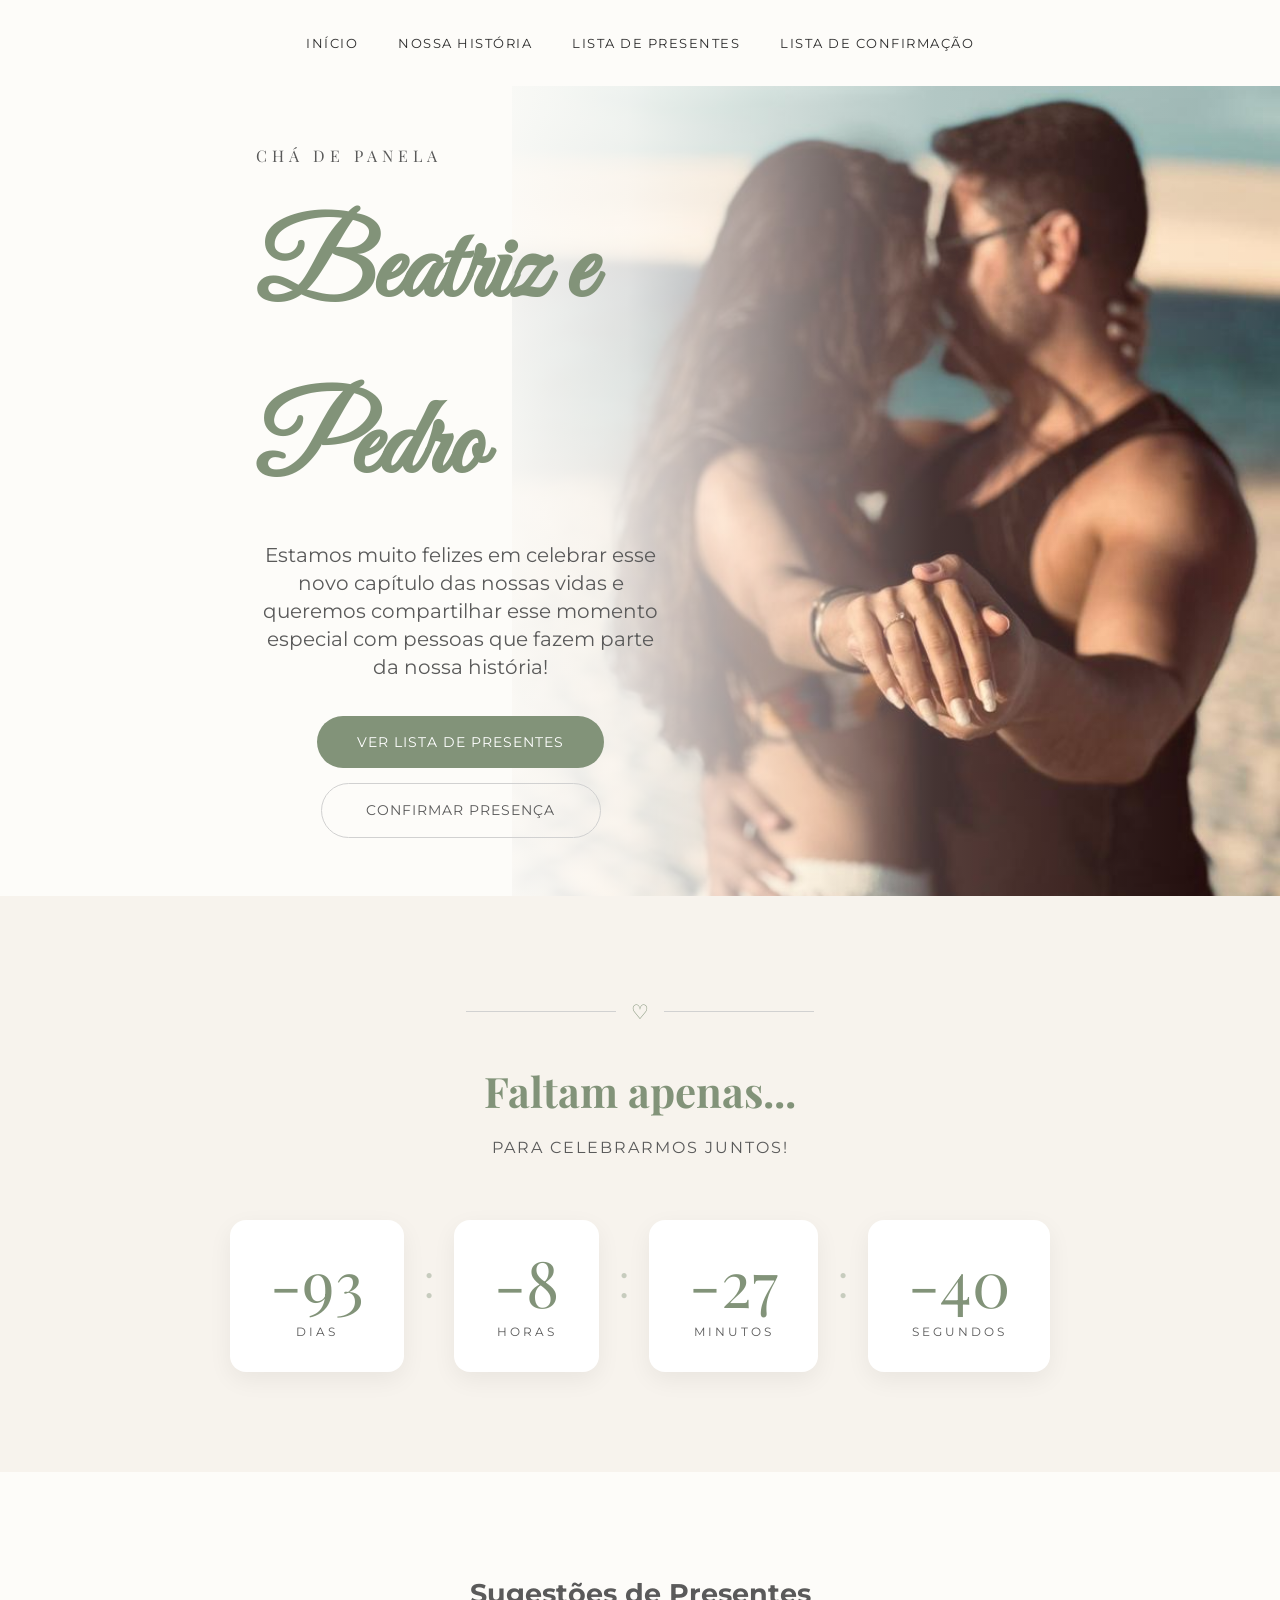
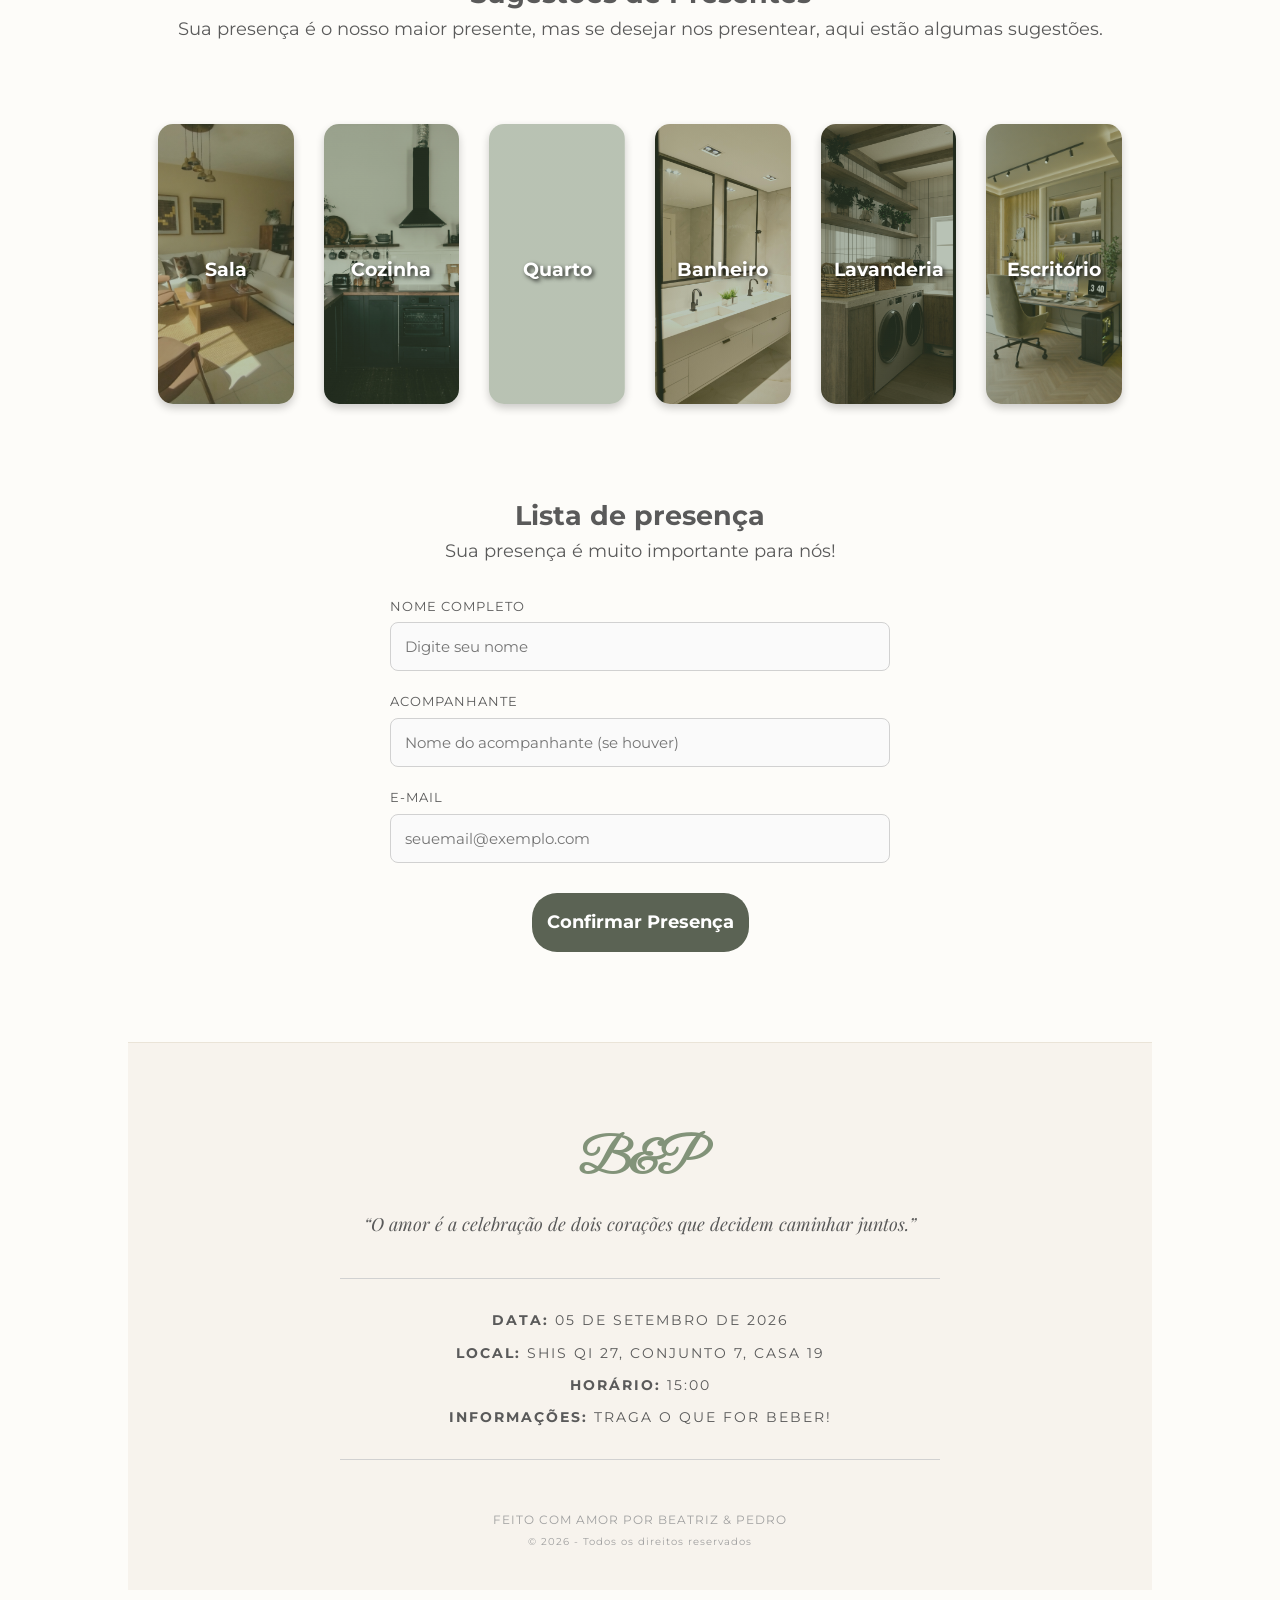
==== index.html @ 021ba0d6 "Site pronto para deploy" ====
<html lang="pt-BR">
<head>
    <meta charset="UTF-8">
    <meta name="viewport" content="width=device-width, initial-scale=1.0">
    <title>Chá de Casa Nova - Pedro e Beatriz</title>
    <link rel="stylesheet" href="style.css">
    <link rel="stylesheet" href="presentes.html">
    <link href="https://fonts.googleapis.com/css2?family=Great+Vibes&family=Playfair+Display:wght@400;700&family=Montserrat:wght@300;400&display=swap" rel="stylesheet">  
    <link rel="preconnect" href="https://fonts.googleapis.com">
  </head>

<script src="./js/script.js" defer></script>

<body> 
  <header class = "menu-principal">
    <nav>
      <ul class = "lista-navegacao">
        <li><a href ="#inicio">Início</a></li>
        <li><a href ="#historia">Nossa História</a></li>
        <li><a href ="#presentes">Lista de Presentes</a></li>
        <li><a href ="#confirmacao">Lista de Confirmação</a></li>
      </ul>
    </nav>
  </header>

<section class="hero" id="inicio">
  <div class="hero-texto">
    <span class="tagline">Chá de Panela</span>
    <h1 class="nomes-destaque">Beatriz e Pedro</h1>
    
    <p class="chamada">
      Estamos muito felizes em celebrar esse novo capítulo das nossas vidas e queremos compartilhar esse momento especial com pessoas que fazem parte da nossa história!
    </p>
    
    <div class="botoes-hero">
      <button class="btn-presentes">Ver lista de presentes</button>
      <button class="btn-presenca">Confirmar presença</button>    
    </div>
  </div>
  <div class="hero-background-image"></div>
</section>

<section class="contador-section" id="historia">
  <div class="divisor-decorativo">
    <span>♡</span>
  </div>
  <h2 class="titulo-contador">Faltam apenas...</h2>
  <p class="subtitulo-contador">para celebrarmos juntos!</p>

  <div class="contador">
    <div class="bloco-tempo">
      <span class="numero" id="dias">00</span>
      <span class="label-tempo">Dias</span>
    </div>
    <span class="separador">:</span>
    <div class="bloco-tempo">
      <span class="numero" id="horas">00</span>
      <span class="label-tempo">Horas</span>
    </div>
    <span class="separador">:</span>
    <div class="bloco-tempo">
      <span class="numero" id="minutos">00</span>
      <span class="label-tempo">Minutos</span>
    </div>
    <span class="separador">:</span>
    <div class="bloco-tempo">
      <span class="numero" id="segundos">00</span>
      <span class="label-tempo">Segundos</span>
    </div>
  </div>
</section>

<section class="presentes" id="presentes">
  <div class="presentes-topo">
    <h2 class="titutlo-secao">Sugestões de Presentes</h2>
    <p>Sua presença é o nosso maior presente, mas se desejar nos presentear, aqui estão algumas sugestões.</p>
  </div>

  <div class="container-cards">
    <div class="card-item">
      <div class="sala"</div><h3><button onclick="window.location.href='presentes.html?categoria=sala'">Sala</button></h3></div>
      <div class="cozinha"</div><h3><button onclick="window.location.href='presentes.html?categoria=cozinha'">Cozinha</button></h3></div>
      <div class="quarto"</div><h3><button onclick="window.location.href='presentes.html?categoria=quarto'">Quarto</button></h3></div>
      <div class="banheiro"</div><h3><button onclick="window.location.href='presentes.html?categoria=banheiro'">Banheiro</button></h3></div>
      <div class="lavanderia"</div><h3><button onclick="window.location.href='presentes.html?categoria=lavanderia'">Lavanderia</button></h3></div>
      <div class="escritorio"</div><h3><button onclick="window.location.href='presentes.html?categoria=escritorio'">Escritório</button></h3></div>
    </div>
  </div>

  <section id="confirmacao">
    <div class="confirmacao">
      <h2>Lista de presença</h2>
        <p>Sua presença é muito importante para nós!</p>
      
        <form action="https://api.sheetmonkey.io/form/pxD53SAwWNkFVKLVYzBNLR" method="POST" class="formulario-presenca"> 
          
          <div class="campo">
            <label for="nome">Nome Completo</label>
            <input type="text" name="Nome" id="nome" placeholder="Digite seu nome" required>
          </div>
          
          <div class="campo">
            <label for="conjuge">Acompanhante</label>
            <input type="text" name="Acompanhante" id="conjuge" placeholder="Nome do acompanhante (se houver)">
          </div>
          
          <div class="campo">
            <label for="email">E-mail</label>
            <input type="email" name="Email" id="email" placeholder="seuemail@exemplo.com" required>
          </div>

          <button type="submit" class="enviar-presenca">Confirmar Presença</button>
        </form>
    </div>
  </section>

<footer class="rodape">
    <div class="rodape-conteudo">
        <h2 class="logo-final">B&P</h2>
        <p class="frase-final">“O amor é a celebração de dois corações que decidem caminhar juntos.”</p>
        
        <div class="info-evento">
            <p><strong>Data:</strong> 05 de Setembro de 2026</p>
            <p><strong>Local:</strong> SHIS QI 27, Conjunto 7, Casa 19</p>
            <p><strong>Horário:</strong> 15:00 </p>
            <p><strong>Informações:</strong> Traga o que for beber! </p>
        </div>

        <div class="creditos">
            <p>Feito com amor por Beatriz & Pedro</p>
            <small>&copy; 2026 - Todos os direitos reservados</small>
        </div>
    </div>
</footer>

</section>  
<br>
</body>
</html>
---- style.css ----
:root {
    --verde-oliva: #829379;
    --bege-fundo: #FDFCF9;
    --texto-suave: #5A5A5A;
    --preto-menu: #2D2D2D;
}

* {
  font-family: 'Montserrat', sans-serif;
  margin: 0;
  padding: 0;
  box-sizing: border-box;
}

body {
  background-color: var(--bege-fundo);
  color: var(--texto-suave);
  line-height: 1.6;
}

.menu-principal {
  width: 100%;
  padding: 30px 0;
  background-color: transparent;
}

.lista-navegacao {
  display: flex;
  justify-content: center;
  list-style: none;
  gap: 40px;
}

.lista-navegacao a {
  text-decoration: none;
  color: var(--preto-menu);
  font-size: 13px;
  font-weight: 400;
  text-transform: uppercase;
  letter-spacing: 1.5px;
  transition-property: 0.3s ease;
}

.lista-navegacao a:hover {
  color: var(--verde-oliva);
}

.hero {
  display: flex;
  min-height: 90vh;
  align-items: center;
  justify-content: flex-start;
  padding-left: 20%;
  position: relative;
  overflow: hidden;
  background-color: var(--bege-fundo);
}

.hero-texto {
  width: 40%;
  display: flex;
  flex-direction: column;
  text-align: left;
  align-items: flex-start;
  z-index: 2;
  background-color: transparent;
  text-align: left;
}

.hero-background-image {
  position: absolute;
  top: 0;
  right: 0;
  width: 60%;
  height: 100%;
  background-image: url('./assets/images/img_pedroebia.jpeg');
  background-size: cover;
  background-position: center 30%;
  z-index: 1;
}

.hero-background-image::before {
  content: '';
  position: absolute;
  top: 0;
  left: 0;
  width: 100%;
  height: 100%;
  background: linear-gradient(to right,
    rgba(253, 252, 249, 0.95) 0%,
    rgba(253, 252, 249, 0.85) 15%,
    rgba(253, 252, 249, 0.2) 55%,
    rgba(253, 252, 249, 0) 100%);
}

.tagline {
  font-family: 'Playfair Display', serif;
  font-size: 16px;
  text-transform: uppercase;
  letter-spacing: 5px;
  display: block;
  margin-bottom: 10px;
}

.nomes-destaque {
  font-family: 'Great Vibes', cursive;
  font-size: 110px;
  color: var(--verde-oliva);
  margin: 5px 0;
  white-space: normal;
}

.chamada {
  font-size: 20px;
  color: var(--texto-suave);
  max-width: 100%;
  line-height: 1.4;
  margin-bottom: 35px;
  text-align: center;
}

.botoes-hero {
  display: flex;
  flex-direction: column;
  gap: 15px;
  align-items: center;
  width: 100%;
}

.btn-presentes {
  background-color: var(--verde-oliva);
  color: white;
  padding: 15px 40px;
  border-radius: 50px;
  border: none;
  font-size: 14px;
  text-transform: uppercase;
  letter-spacing: 1px;
  transition: 0.3s;
  cursor: pointer;
  min-width: 280px;
  text-align: center;
}

.btn-presentes:hover {
    transform: translateY(-3px);
    box-shadow: 0 5px 15px rgba(130, 147, 121, 0.4);
}

.btn-presenca{
  background-color: transparent;
  color: var(--texto-suave);
  padding: 15px 40px;
  border-radius: 50px;
  border: 1px solid #D1D1D1;
  font-size: 14px;
  text-transform: uppercase;
  letter-spacing: 1px;
  cursor: pointer;
  min-width: 280px;
  text-align: center;
}

.btn-presenca:hover {
  transform: translateY(-3px);
  box-shadow: 0 5px 15px rgba(130, 147, 121, 0.4);
}

.contador-section {
  padding: 100px 10%;
  background-color: #F7F3ED;
  text-align: center;
}

.divisor-decorativo {
  display: flex;
  align-items: center;
  gap: 15px;
  justify-content: center;
  margin-bottom: 30px;
  color: var(--verde-oliva);
  font-size: 20px;
}

.divisor-decorativo::before,
.divisor-decorativo::after {
  content: '';
  flex: 1;
  max-width: 150px;
  height: 1px;
  background-color: #D1D1D1;
}

.titulo-contador {
  font-family: 'Playfair Display', serif;
  font-size: 42px;
  color: var(--verde-oliva);
  margin-bottom: 10px;
}

.subtitulo-contador {
  font-size: 16px;
  color: var(--texto-suave);
  letter-spacing: 2px;
  text-transform: uppercase;
  margin-bottom: 60px;
}

.contador {
  display: flex;
  justify-content: center;
  align-items: center;
  gap: 20px;
}

.bloco-tempo {
  display: flex;
  flex-direction: column;
  align-items: center;
  background-color: white;
  padding: 30px 40px;
  border-radius: 16px;
  box-shadow: 0 8px 24px rgba(0,0,0,0.06);
  min-width: 120px;
}

.numero {
  font-family: 'Playfair Display', serif;
  font-size: 64px;
  color: var(--verde-oliva);
  line-height: 1;
  margin-bottom: 8px;
}

.label-tempo {
  font-size: 12px;
  text-transform: uppercase;
  letter-spacing: 3px;
  color: var(--texto-suave);
}

.separador {
  font-size: 48px;
  color: var(--verde-oliva);
  margin-bottom: 30px;
  opacity: 0.4;
}

.bloco-imagem {
  flex: 1;
  display: flex;
  justify-content: center;
}

.bloco-texto {
  flex: 1;
  max-width: 500px;
}

.titulo-secao {
  font-family: 'Playfair Display', serif;
  font-size: 42px;
  color: var(--verde-oliva);
  margin-bottom: 20px;
}

.presentes {
  font-size: 18px;
  padding: 100px 10%;
  background-color: var(--bege-fundo);
  text-align: center;
}

.presentes-topo {
  margin-bottom: 50px;
}

h3 {
  font-size: 20px;
  color: #4A6741;
  text-align: center;
  margin-top: 24px;
  margin-bottom: 12px
}

button {
  background: none;
  border: none;
  font: inherit;
  color: inherit;
  outline: inherit;
  cursor: pointer;
}

.card-item {
  display: flex;
  justify-content: center;
  gap: 30px;
  padding: 30px; 
}

.card-item > div {
    width: 280px;
    height: 280px;
    border-radius: 15px;
    display: flex;
    align-items: center;
    justify-content: center;
    background-size: cover;
    background-position: center;
    transition: transform 0.3s;
    box-shadow: 0 4px 8px rgba(0,0,0,0.2);
}

.card-item > div:hover {
    transform: scale(1.05);
}

.sala {
    background-image: linear-gradient(rgba(82, 107, 74, 0.4), rgba(82, 107, 74, 0.4)), url(./assets/images/sala.jpg);
}

.cozinha {
    background-image: linear-gradient(rgba(82, 107, 74, 0.4), rgba(82, 107, 74, 0.4)), url(./assets/images/cozinha.jpg);
}

.quarto {
    background-image: linear-gradient(rgba(82, 107, 74, 0.4), rgba(82, 107, 74, 0.4)), url(./assets/images/quarto.jpg);
}

.banheiro {
    background-image: linear-gradient(rgba(82, 107, 74, 0.4), rgba(82, 107, 74, 0.4)), url(./assets/images/banheiro.jpg);
}

.lavanderia {
    background-image: linear-gradient(rgba(82, 107, 74, 0.4), rgba(82, 107, 74, 0.4)), url(./assets/images/lavanderia.jpg);
}

.escritorio {
    background-image: linear-gradient(rgba(82, 107, 74, 0.4), rgba(82, 107, 74, 0.4)), url(./assets/images/escritorio.jpg);
}

.card-item button {
    color: white;
    font-size: 1.2rem;
    font-weight: bold;
    text-shadow: 2px 2px 4px rgba(0,0,0,0.8);
    width: 100%;
    height: 100%;
}

.confirmacao{
  text-align: center;
  padding: 60px 20px;
}

.formulario-presenca{
  max-width: 500px;
  margin: 30px auto;
  flex-direction: column;
  display: flex;
  gap: 20px;
  text-align: left;
}

.campo {
  display: flex;
  flex-direction: column;
  gap: 6px;
  width: 100%;
}

.campo label{
  font-size: 13px;
  text-transform: uppercase;
  letter-spacing: 1px;
  color: var(--texto-suave);
}

.campo input{
  width: 100%;
  padding: 14px;
  border: 1px solid #D1D1D1;
  border-radius: 8px;
  font-size: 15px;
  background-color: #FAFAFA;
}

.enviar-presenca{
  padding: 15px;
  border: none;
  border-radius: 8px;
  font-weight: bold;
  transition: background 0.3s;
  margin-top: 10px;
  align-self: center;
  color: white;
  background-color: #5b6354;
  border-radius: 25px;
  transition: 0.3s;
}

.enviar-presenca:hover {
  opacity: 0.8;
  transform: translateY(-2px);
}

.rodape {
  padding: 80px 10% 40px 10%;
  background-color: #F7F3ED; /* Mesmo tom da seção história para harmonia */
  text-align: center;
  border-top: 1px solid #EAE4D8;
}

.rodape-conteudo {
  max-width: 600px;
  margin: 0 auto;
}

.logo-final {
  font-family: 'Great Vibes', cursive;
  font-size: 48px;
  color: var(--verde-oliva);
  margin-bottom: 10px;
}

.frase-final {
  font-family: 'Playfair Display', serif;
  font-style: italic;
  font-size: 18px;
  color: var(--texto-suave);
  margin-bottom: 40px;
}

.info-evento {
  margin-bottom: 40px;
  padding: 20px;
  border-top: 1px solid #D1D1D1;
  border-bottom: 1px solid #D1D1D1;
}

.info-evento p {
  font-size: 14px;
  text-transform: uppercase;
  letter-spacing: 2px;
  margin: 10px 0;
}

.creditos {
  margin-top: 50px;
  font-size: 12px;
  color: #A0A0A0;
  letter-spacing: 1px;
}

.creditos p {
  margin-bottom: 5px;
  text-transform: uppercase;
}

@media (max-width: 768px) {
  header {
    margin-left: 47px;
  }

  p {
    margin-left: 20px;
    margin-right: 20px;
  }

  .categorias {
        flex-direction: column;
        align-items: center;
        gap: 20px;
        padding: 20px;
}

  .categorias > div {
        width: 90%;
        height: 120px;
    }
  
  .formulario-presenca {
        width: 95%;
        margin: 10px auto;
        padding: 15px;
    }
  
  .campo {
        flex-direction: column;
        align-items: flex-start;
        gap: 5px;
    }
  
  .campo input {
        width: 100%;
    }
  }
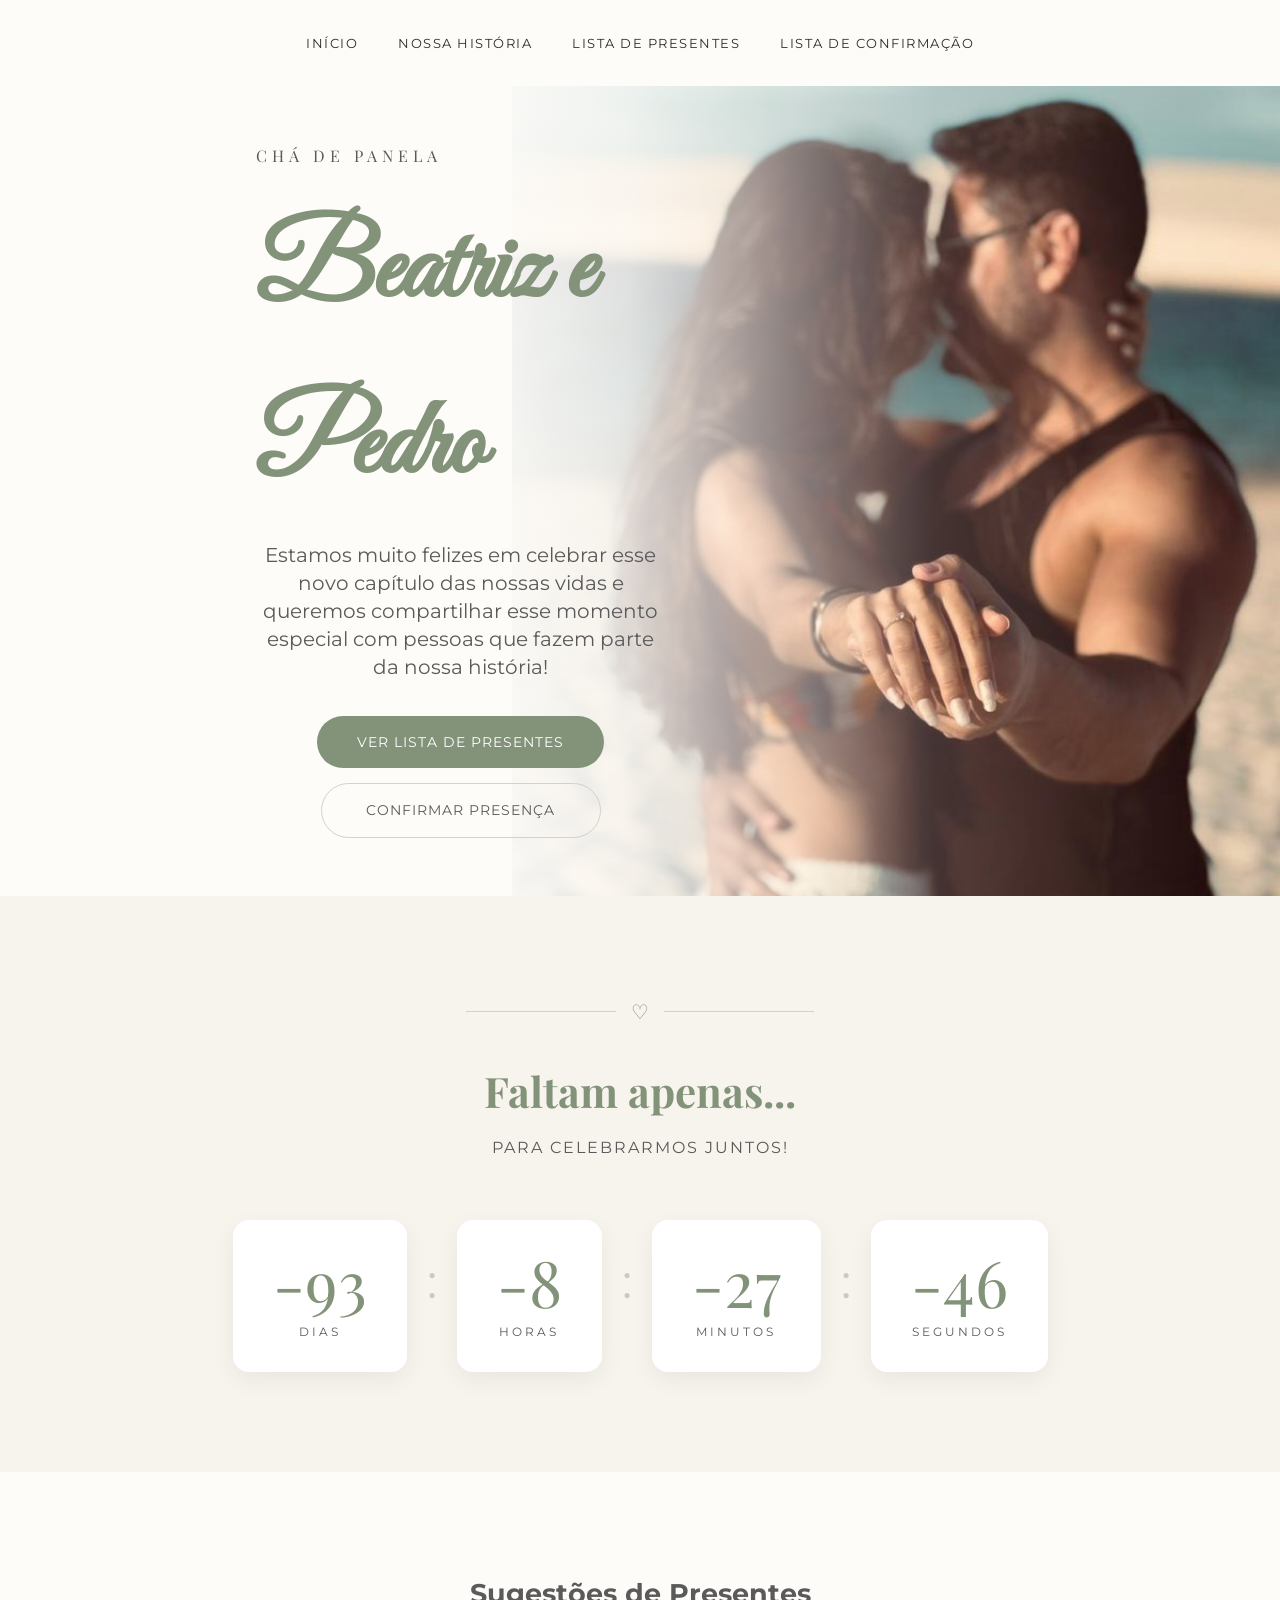
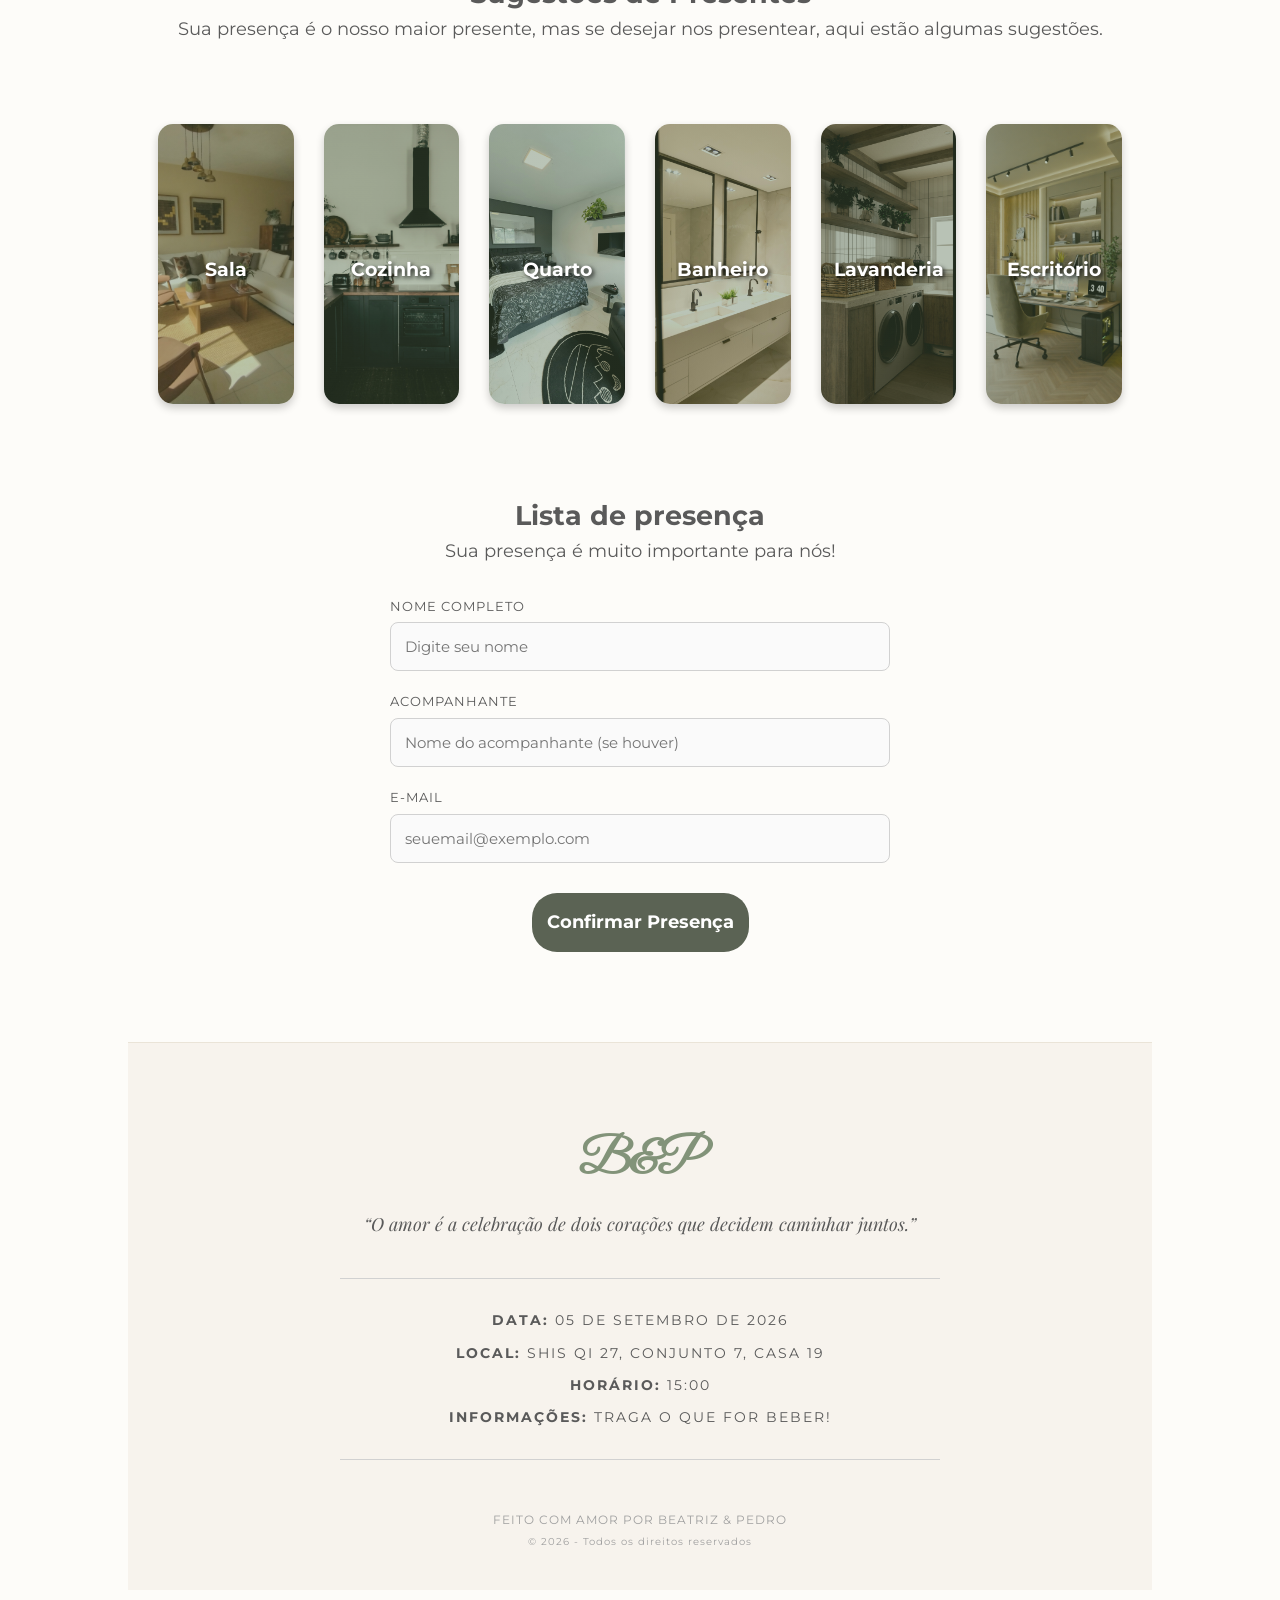
==== commit de642f03: "Corrigindo logo, para quando clicar ir para a página de início" ====
--- a/index.html
+++ b/index.html
@@ -33,8 +33,8 @@
     </p>
     
     <div class="botoes-hero">
-      <button class="btn-presentes">Ver lista de presentes</button>
-      <button class="btn-presenca">Confirmar presença</button>    
+      <button class="btn-presentes" onclick="window.location.href='presentes.html'">Ver lista de presentes</button>
+      <button class="btn-presenca" onclick="window.location.href='#confirmacao'">Confirmar presença</button>    
     </div>
   </div>
   <div class="hero-background-image"></div>
--- a/style.css
+++ b/style.css
@@ -325,7 +325,7 @@
 }
 
 .quarto {
-    background-image: linear-gradient(rgba(82, 107, 74, 0.4), rgba(82, 107, 74, 0.4)), url(./assets/images/quarto.jpg);
+    background-image: linear-gradient(rgba(82, 107, 74, 0.4), rgba(82, 107, 74, 0.4)), url(./assets/images/quarto-1.jpg);
 }
 
 .banheiro {
@@ -458,41 +458,105 @@
   text-transform: uppercase;
 }
 
+
 @media (max-width: 768px) {
-  header {
-    margin-left: 47px;
-  }
-
+  
+  /* 1. Ajuste do Menu Superior */
+  .lista-navegacao {
+    flex-direction: row;
+    gap: 15px;
+    padding: 0;
+    text-align: center;
+  }
+
+  /* 2. Ajuste da Tela Inicial (Hero) para o texto não vazar */
+  .hero {
+    padding: 60px 20px;
+    min-height: auto;
+    justify-content: center;
+    text-align: center;
+  }
+  
+  .hero-texto {
+    width: 100%;
+    align-items: center;
+  }
+
+  .nomes-destaque {
+    font-size: 60px; /* Fonte reduzida para caber na tela */
+    line-height: 1.2;
+  }
+  
+  .chamada {
+    font-size: 16px;
+  }
+
+  /* Deixa a foto de vocês bem suave no fundo para destacar os botões */
+  .hero-background-image {
+    width: 100%;
+    opacity: 0.15; 
+  }
+  
+  .hero-background-image::before {
+    background: transparent; 
+  }
+
+  .botoes-hero {
+    width: 100%;
+  }
+
+  /* 3. Ajuste do Contador (Permite que as caixinhas desçam de linha) */
+  .contador {
+    flex-wrap: wrap; 
+    gap: 10px;
+  }
+  
+  .bloco-tempo {
+    min-width: 70px;
+    padding: 15px;
+  }
+  
+  .numero {
+    font-size: 32px;
+  }
+  
+  .separador {
+    display: none; /* Escondido no celular para poupar espaço horizontal */
+  }
+  
+  .titulo-contador {
+    font-size: 32px;
+  }
+
+  /* 4. Ajuste dos Cartões de Categoria (O erro principal estava aqui) */
+  .card-item {
+    flex-direction: column; /* Coloca um card exatamente embaixo do outro */
+    align-items: center;
+    gap: 20px;
+    padding: 10px;
+  }
+
+  .card-item > div {
+    width: 100%;
+    max-width: 320px;
+    height: 180px; 
+  }
+
+  /* 5. Ajustes do Formulário e Rodapé */
   p {
-    margin-left: 20px;
-    margin-right: 20px;
-  }
-
-  .categorias {
-        flex-direction: column;
-        align-items: center;
-        gap: 20px;
-        padding: 20px;
-}
-
-  .categorias > div {
-        width: 90%;
-        height: 120px;
-    }
-  
+    margin: 0;
+  }
+
   .formulario-presenca {
-        width: 95%;
-        margin: 10px auto;
-        padding: 15px;
-    }
-  
-  .campo {
-        flex-direction: column;
-        align-items: flex-start;
-        gap: 5px;
-    }
-  
-  .campo input {
-        width: 100%;
-    }
-  }+    width: 100%;
+    padding: 0 10px;
+  }
+
+  .rodape {
+    padding: 40px 20px;
+  }
+  
+  .logo-final {
+    font-size: 36px;
+  }
+}
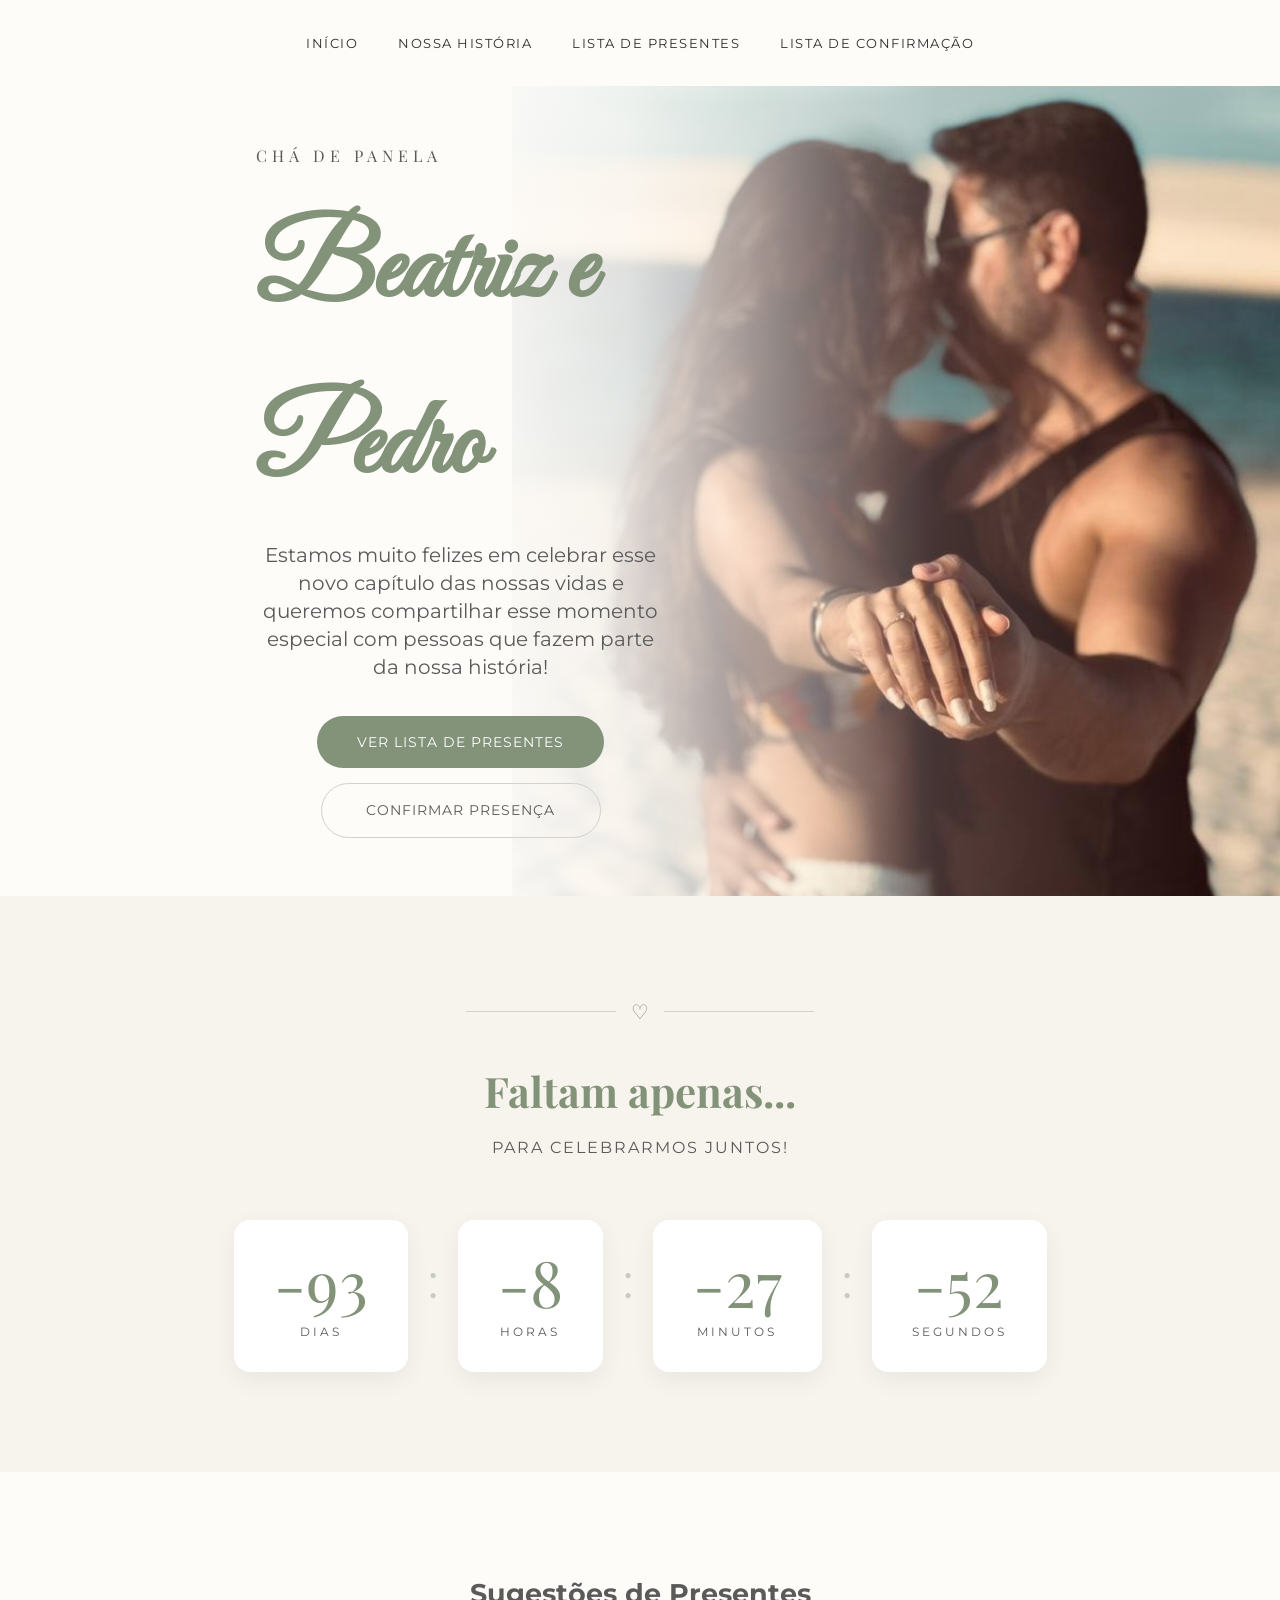
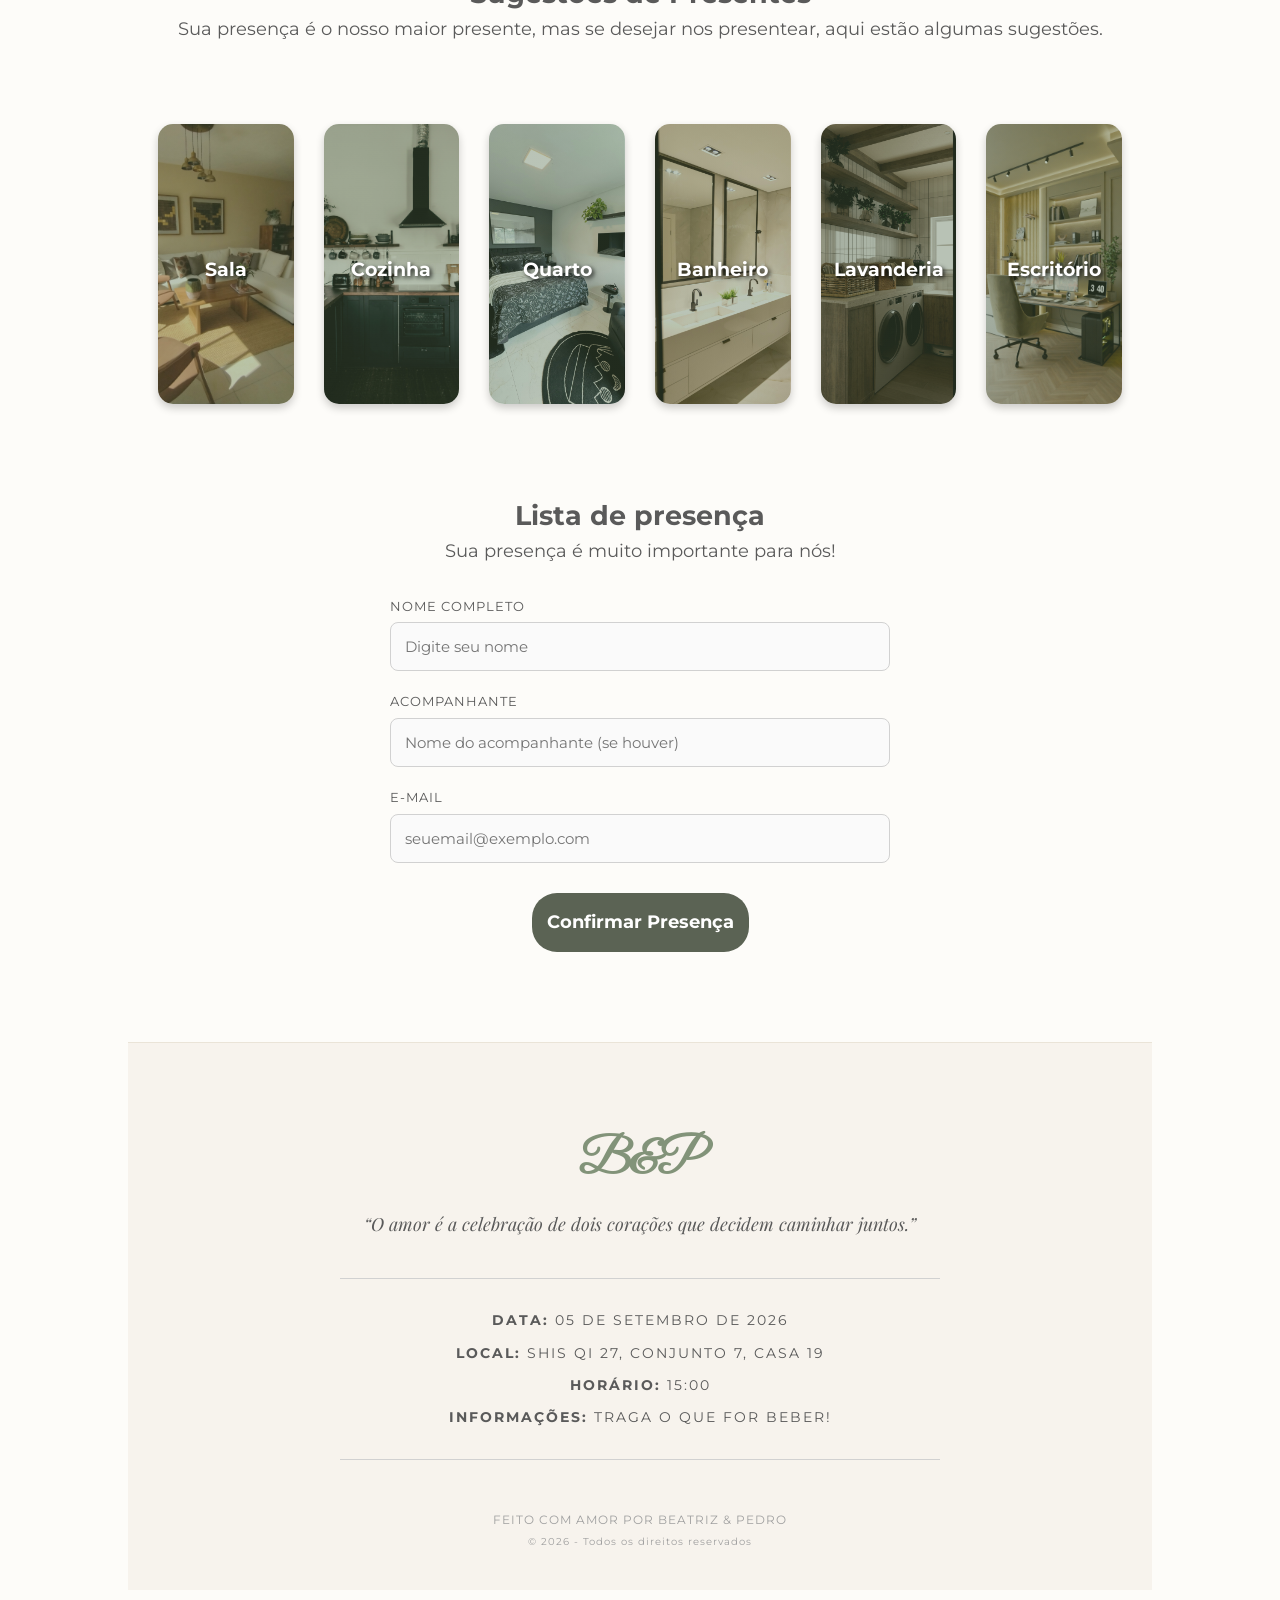
==== commit ce915291: "Adicionando formspree para lista de presença" ====
--- a/index.html
+++ b/index.html
@@ -92,7 +92,7 @@
       <h2>Lista de presença</h2>
         <p>Sua presença é muito importante para nós!</p>
       
-        <form action="https://api.sheetmonkey.io/form/pxD53SAwWNkFVKLVYzBNLR" method="POST" class="formulario-presenca"> 
+        <form action="https://formspree.io/f/xzdnwrwd" method="POST" class="formulario-presenca"> 
           
           <div class="campo">
             <label for="nome">Nome Completo</label>
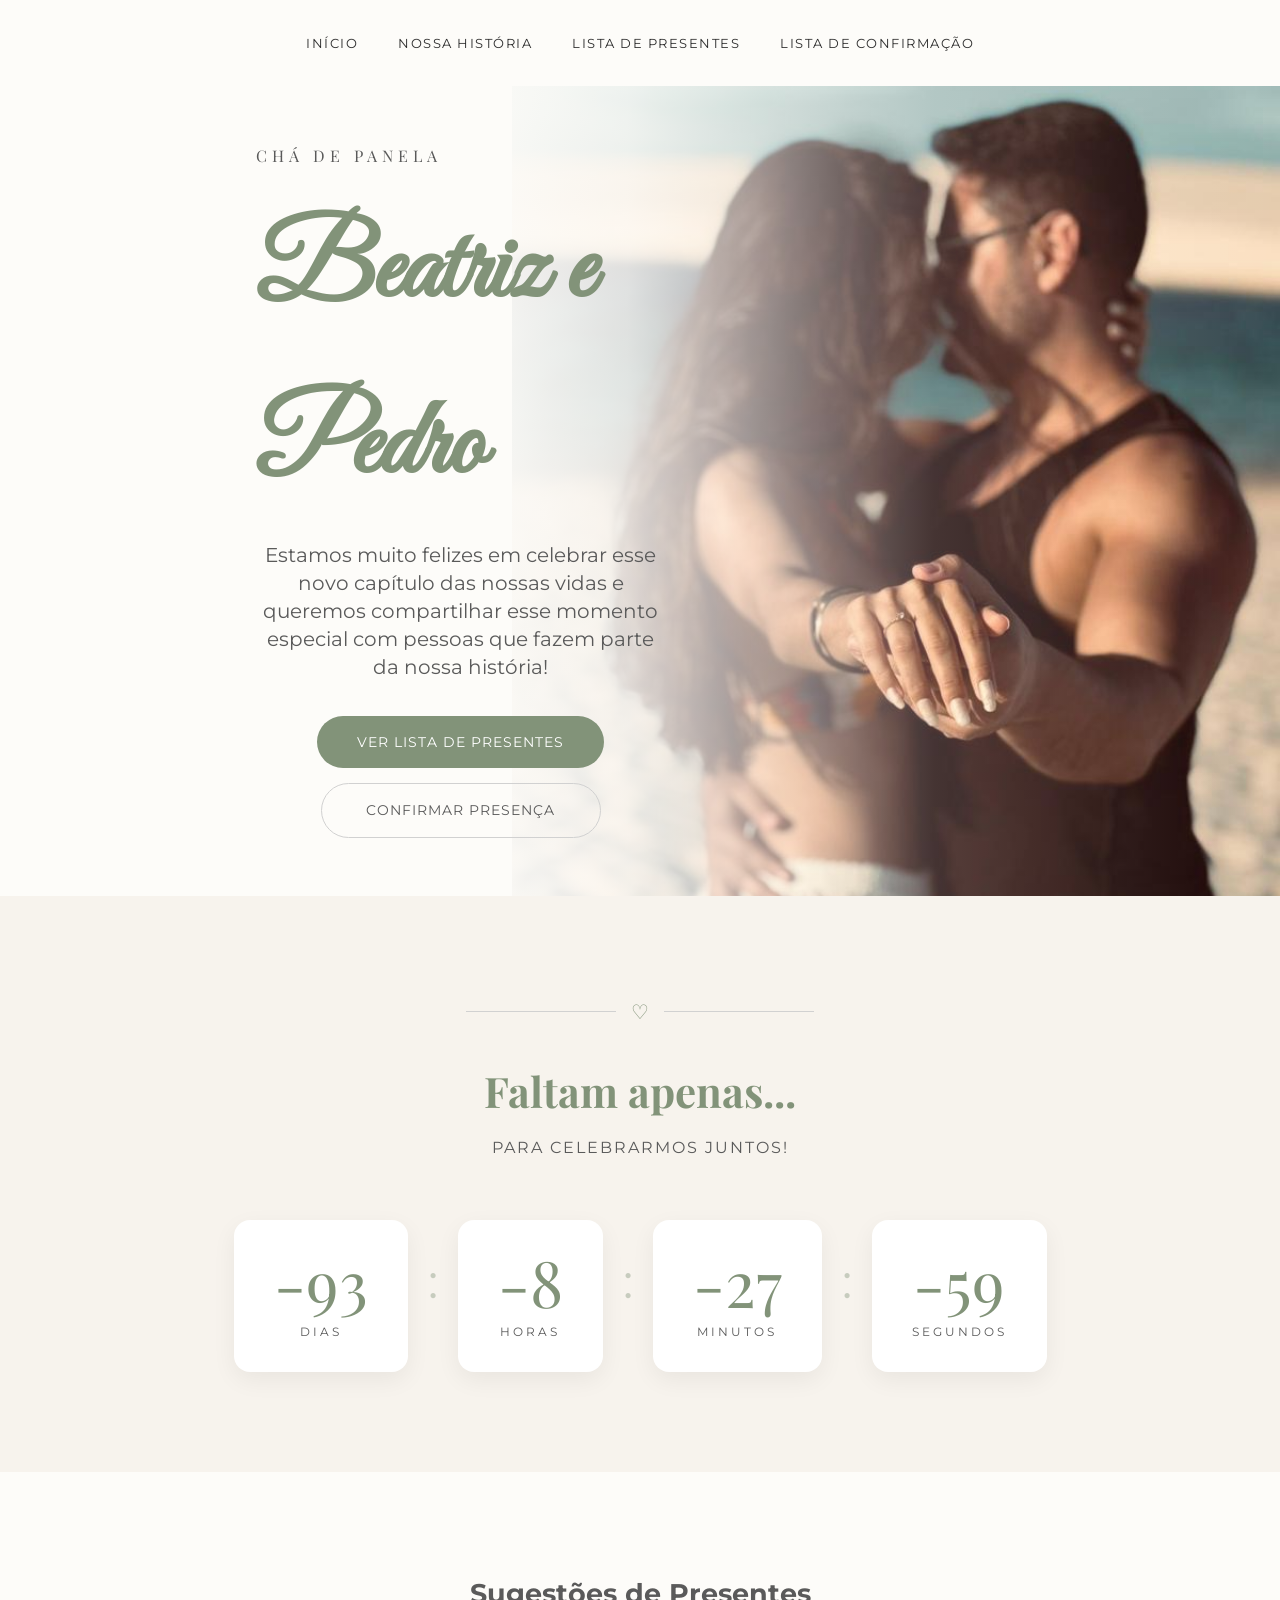
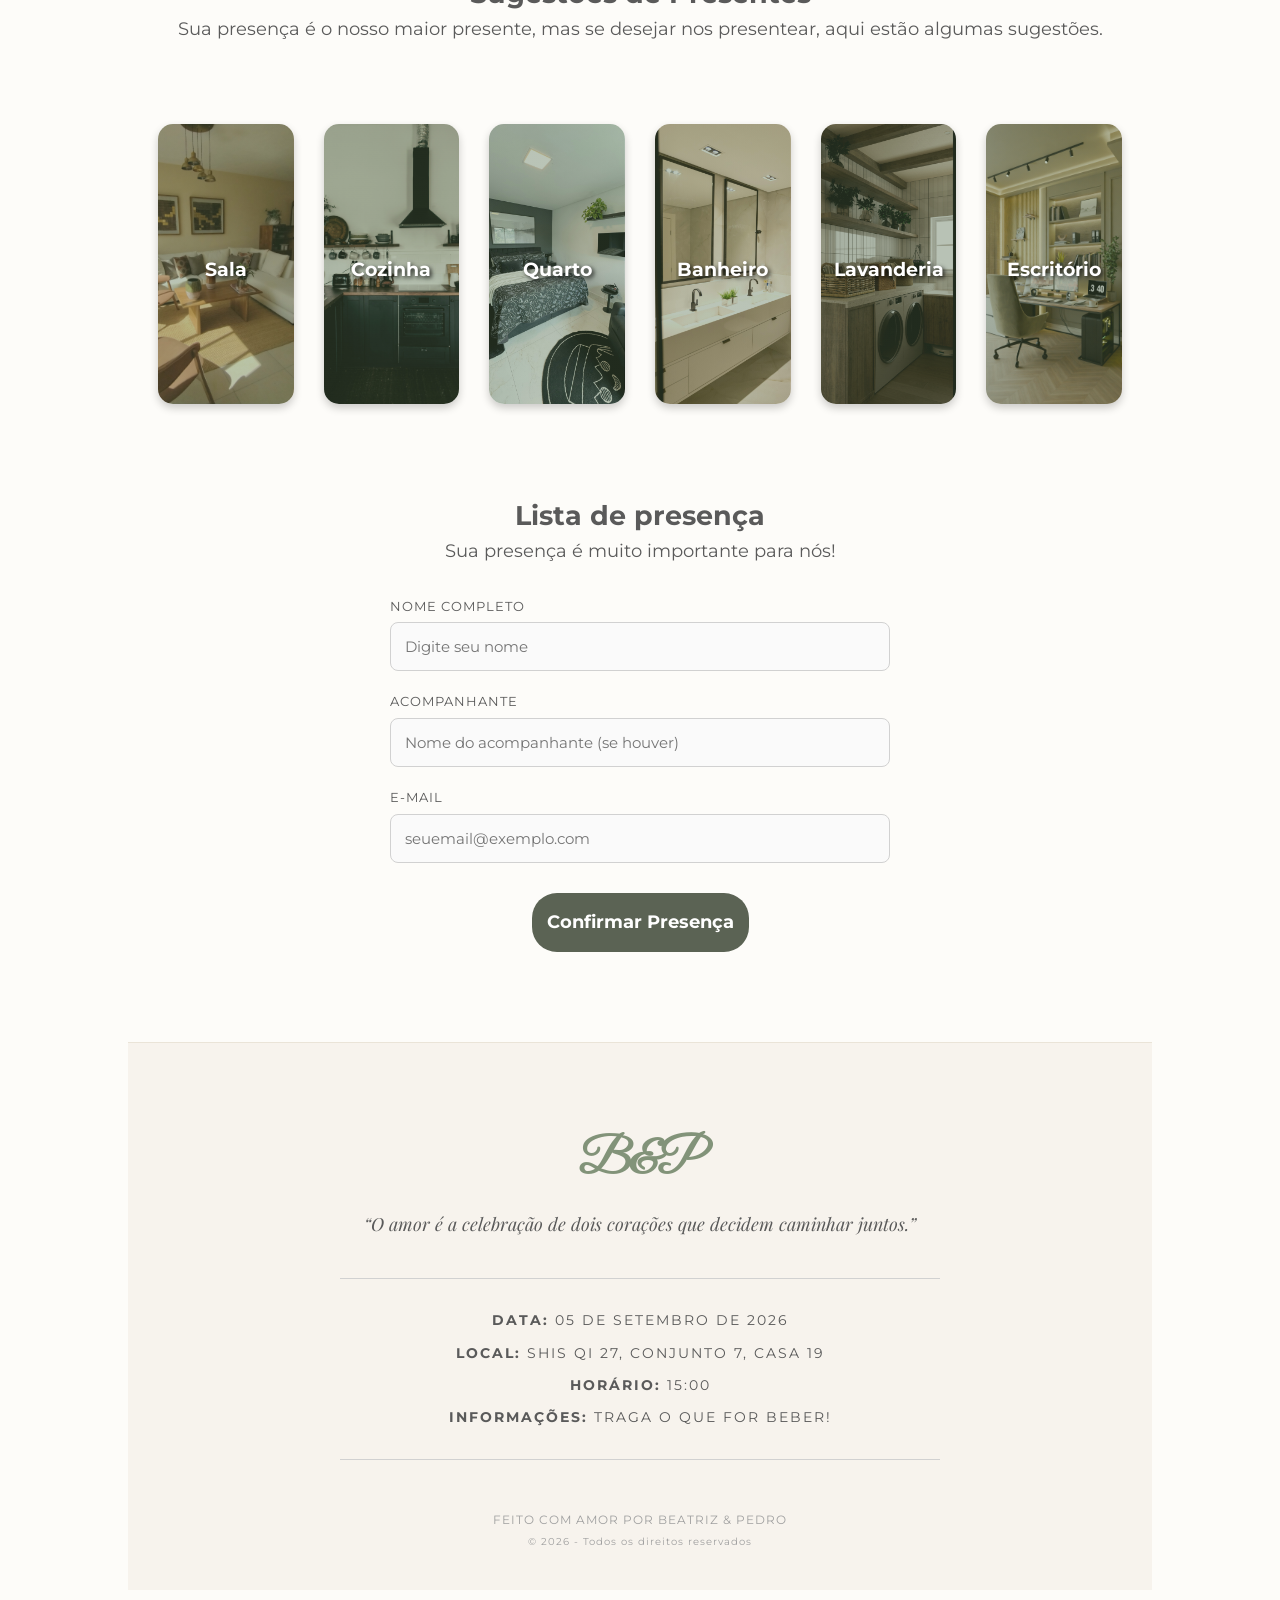
==== commit 534cedf5: "Adicionando Favicon" ====
--- a/index.html
+++ b/index.html
@@ -3,6 +3,7 @@
     <meta charset="UTF-8">
     <meta name="viewport" content="width=device-width, initial-scale=1.0">
     <title>Chá de Casa Nova - Pedro e Beatriz</title>
+    <link rel="icon" href="data:image/svg+xml,<svg xmlns=%22http://www.w3.org/2000/svg%22 viewBox=%220 0 100 100%22><text y=%22.9em%22 font-size=%2290%22>💍</text></svg>">
     <link rel="stylesheet" href="style.css">
     <link rel="stylesheet" href="presentes.html">
     <link href="https://fonts.googleapis.com/css2?family=Great+Vibes&family=Playfair+Display:wght@400;700&family=Montserrat:wght@300;400&display=swap" rel="stylesheet">  
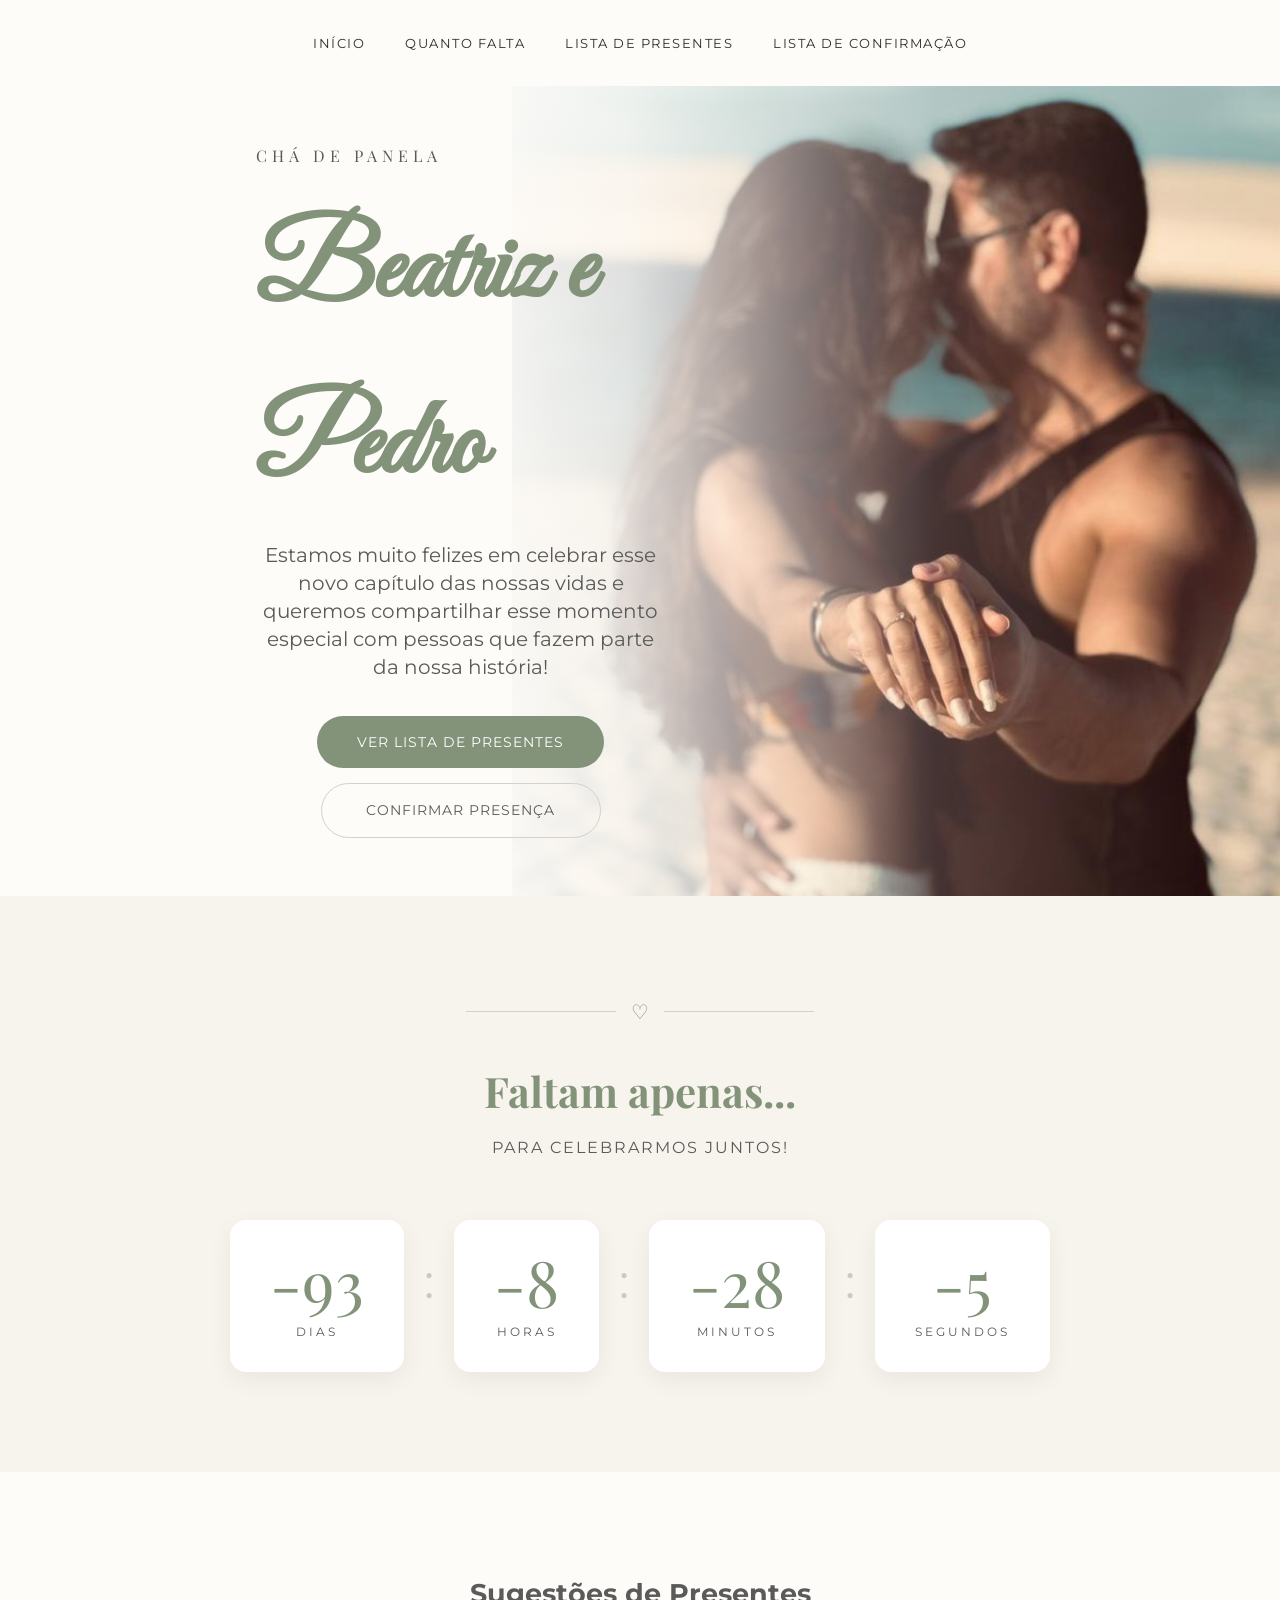
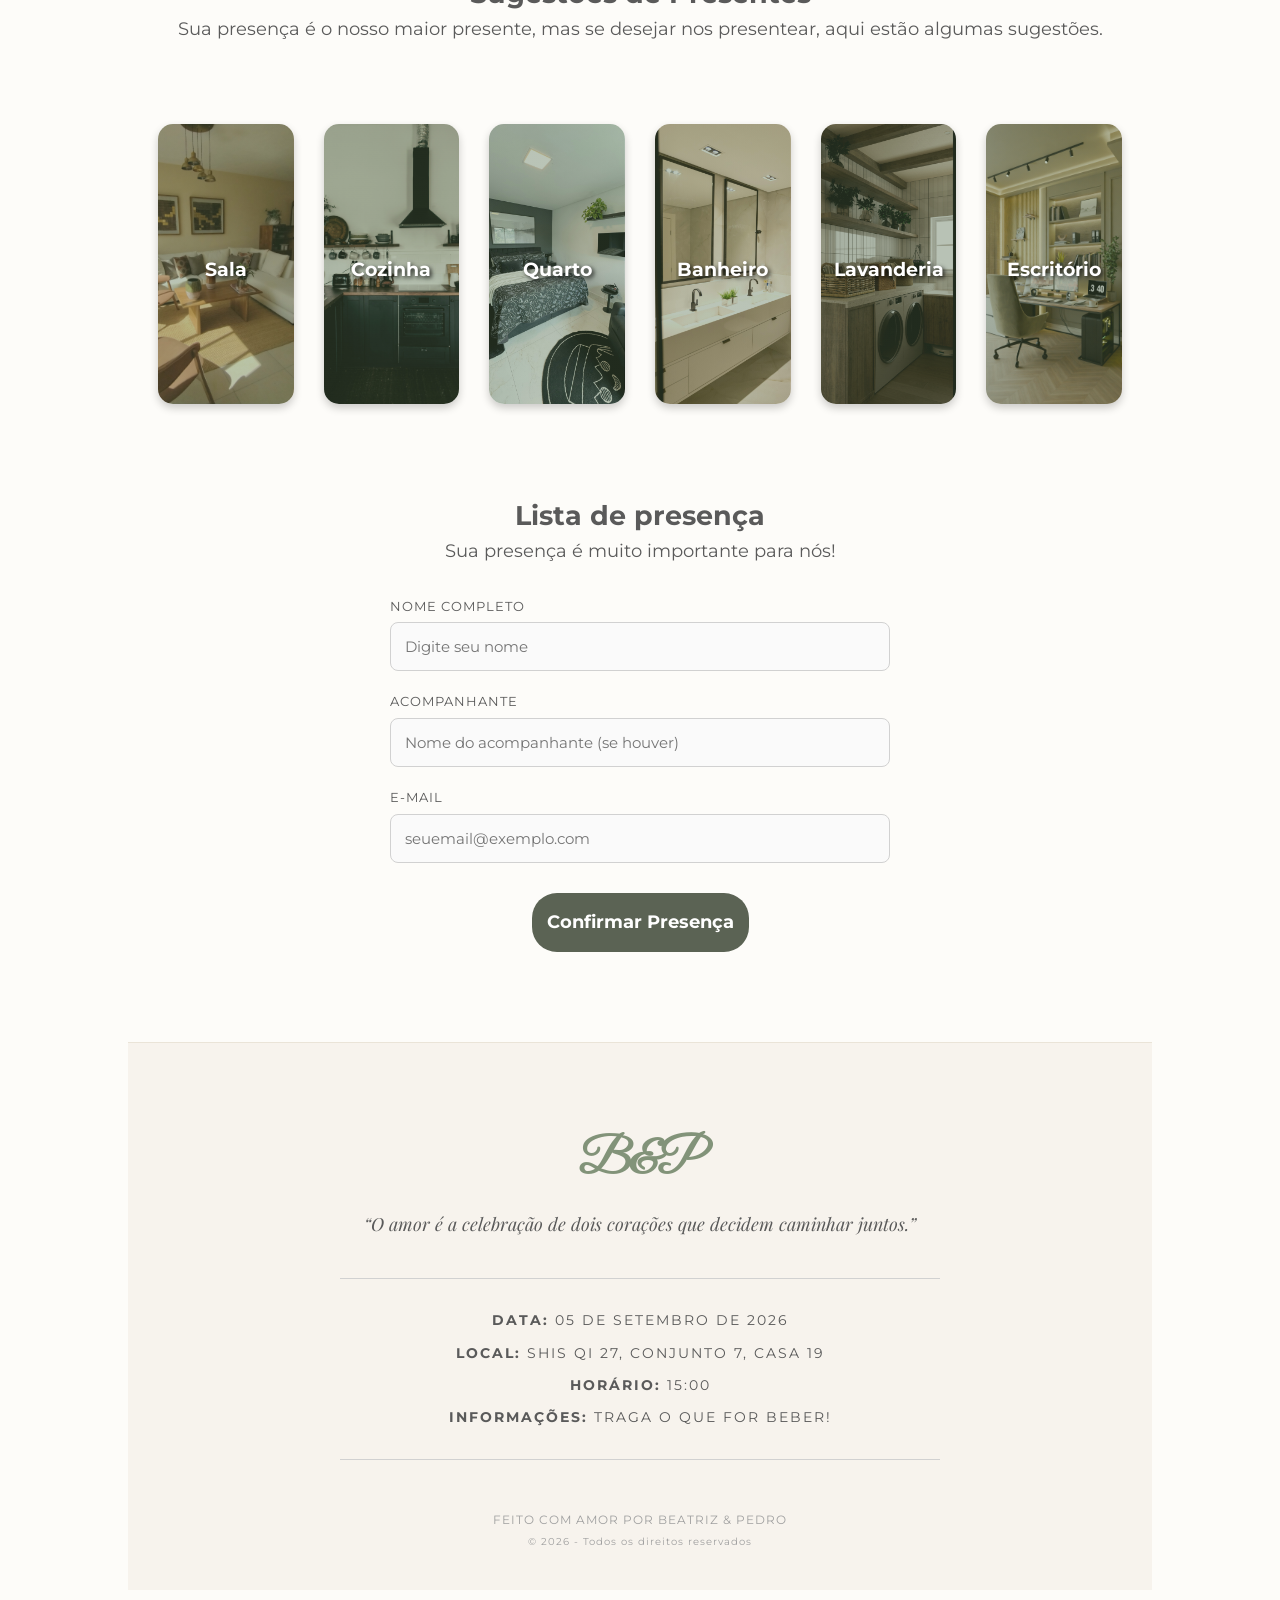
==== commit a9b961dd: "Arrumando título história para Quanto falta" ====
--- a/index.html
+++ b/index.html
@@ -17,7 +17,7 @@
     <nav>
       <ul class = "lista-navegacao">
         <li><a href ="#inicio">Início</a></li>
-        <li><a href ="#historia">Nossa História</a></li>
+        <li><a href ="#historia">Quanto Falta</a></li>
         <li><a href ="#presentes">Lista de Presentes</a></li>
         <li><a href ="#confirmacao">Lista de Confirmação</a></li>
       </ul>
